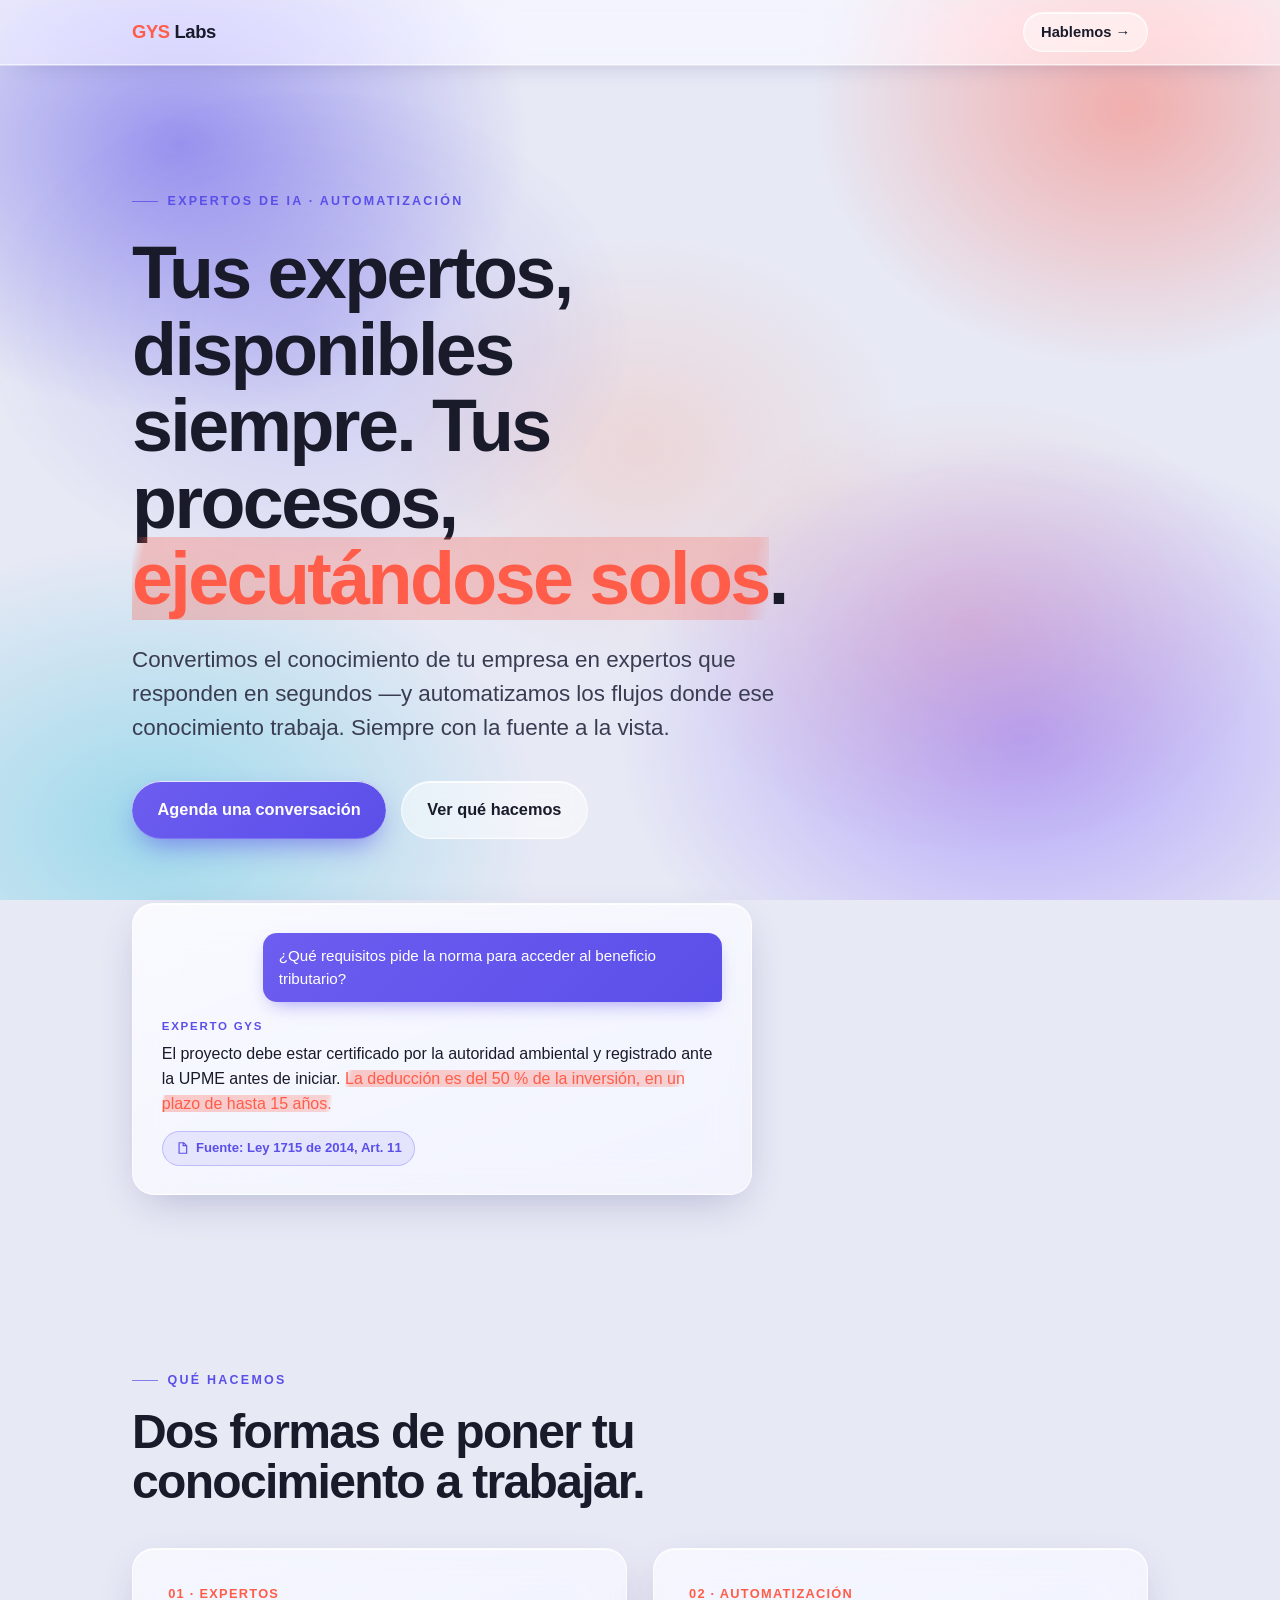
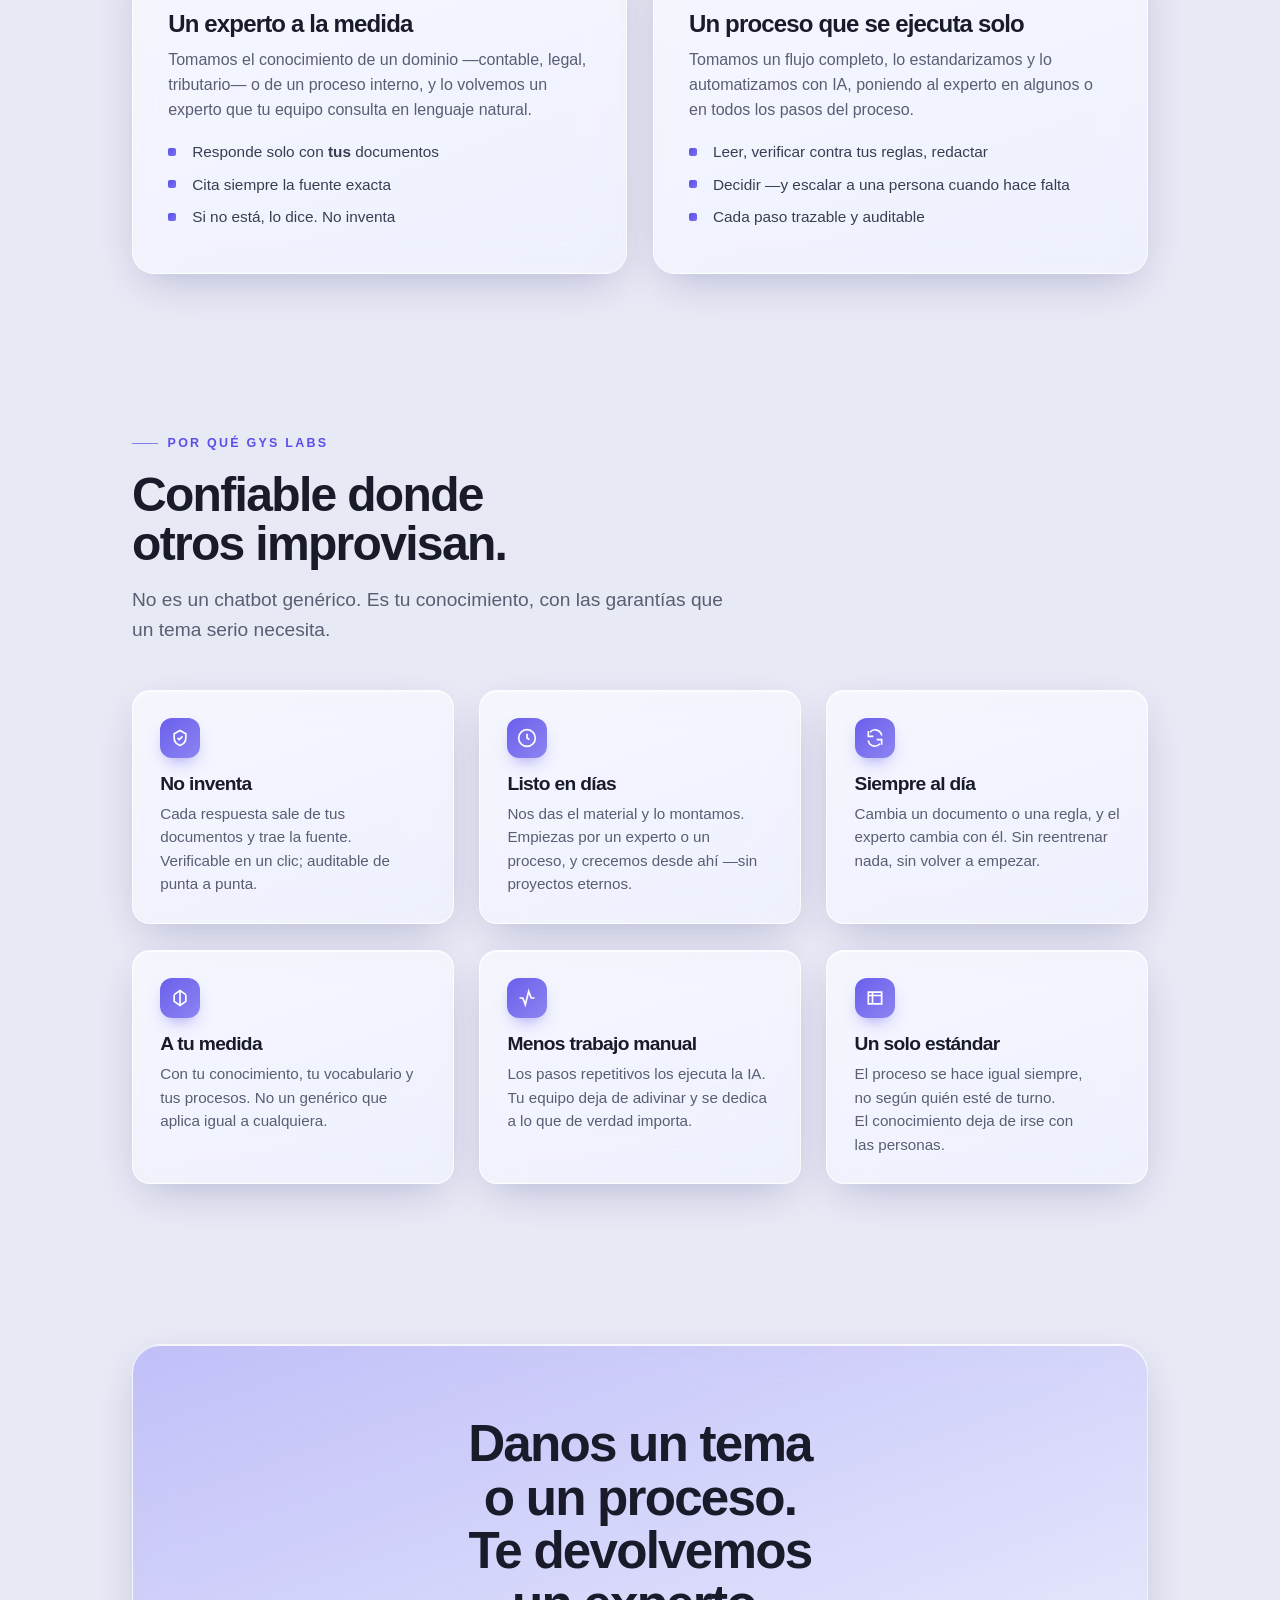
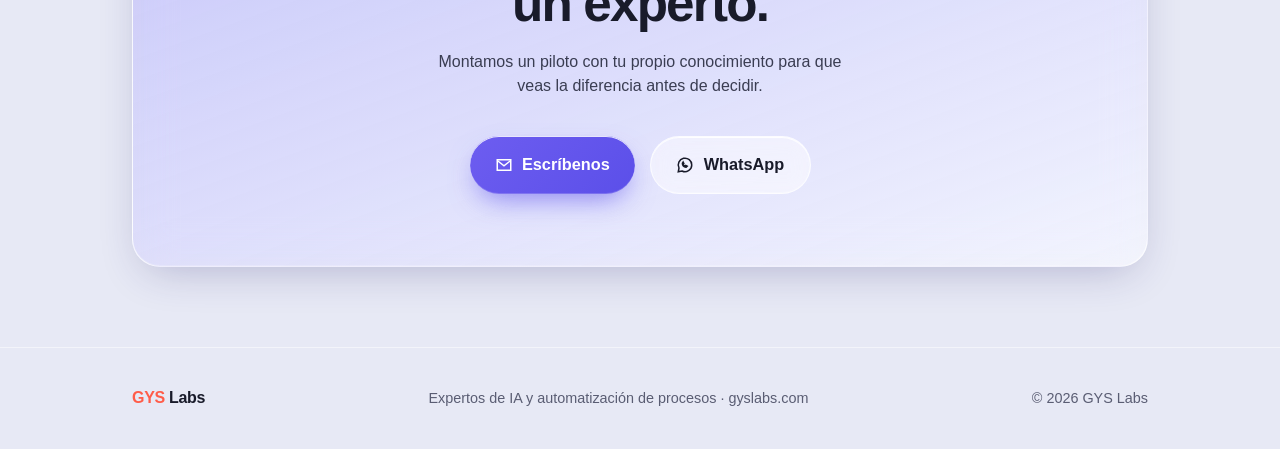
==== index.html @ 920a7847 "Landing page de GYS Labs (liquid glass, estática) Co-Authored-By: Claude Opus 4.8 <noreply@anthropic" ====
<!doctype html>
<html lang="es">
<head>
<meta charset="utf-8">
<meta name="viewport" content="width=device-width, initial-scale=1, viewport-fit=cover">
<meta name="color-scheme" content="light">
<meta name="theme-color" content="#E7E9F5">
<title>GYS Labs — Expertos de IA y automatización de procesos</title>
<meta name="description" content="Creamos expertos de IA a la medida de tu conocimiento y automatizamos los flujos donde ese conocimiento trabaja. Responden solo con tus documentos y siempre citan la fuente.">
<link rel="stylesheet" href="styles.css">
</head>
<body>
  <a class="skip" href="#main">Saltar al contenido</a>

  <!-- NAV -->
  <nav class="nav" aria-label="Principal">
    <div class="wrap">
      <a class="brand" href="#top" translate="no"><b>GYS</b> Labs</a>
      <a class="nav-cta" href="#contacto">Hablemos →</a>
    </div>
  </nav>

  <!-- HERO -->
  <header class="hero" id="top">
    <div class="wrap">
      <p class="eyebrow">Expertos de IA · Automatización</p>
      <h1>Tus expertos, disponibles siempre. Tus procesos, <span class="mark">ejecutándose solos</span>.</h1>
      <p class="sub">Convertimos el conocimiento de tu empresa en expertos que responden en segundos —y automatizamos los flujos donde ese conocimiento trabaja. Siempre con la fuente a la vista.</p>
      <div class="cta-row">
        <a class="btn btn-primary" href="#contacto">Agenda una conversación</a>
        <a class="btn btn-ghost" href="#que-hacemos">Ver qué hacemos</a>
      </div>

      <!-- prueba: respuesta citada -->
      <figure class="proof" aria-label="Ejemplo de respuesta de un experto GYS con su fuente">
        <div class="q">¿Qué requisitos pide la norma para acceder al beneficio tributario?</div>
        <div class="a">
          <p class="who">Experto GYS</p>
          <p>El proyecto debe estar certificado por la autoridad ambiental y registrado ante la&nbsp;UPME antes de iniciar. <span class="mark">La deducción es del 50&nbsp;% de la inversión, en un plazo de hasta 15&nbsp;años.</span></p>
          <span class="src">
            <svg viewBox="0 0 24 24" fill="none" stroke="currentColor" stroke-width="2" aria-hidden="true"><path d="M14 3v5h5M7 3h8l5 5v13H7z"/></svg>
            Fuente: Ley 1715 de 2014, Art.&nbsp;11
          </span>
        </div>
      </figure>
    </div>
  </header>

  <main id="main">

  <!-- QUÉ HACEMOS -->
  <section id="que-hacemos" aria-labelledby="qh-title">
    <div class="wrap">
      <p class="kicker">Qué hacemos</p>
      <h2 class="sec-title" id="qh-title">Dos formas de poner tu conocimiento a trabajar.</h2>
      <div class="offers">
        <article class="offer glass">
          <p class="n">01 · EXPERTOS</p>
          <h3>Un experto a la medida</h3>
          <p>Tomamos el conocimiento de un dominio —contable, legal, tributario— o de un proceso interno, y lo volvemos un experto que tu equipo consulta en lenguaje natural.</p>
          <ul>
            <li>Responde solo con <b>tus</b> documentos</li>
            <li>Cita siempre la fuente exacta</li>
            <li>Si no está, lo dice. No inventa</li>
          </ul>
        </article>
        <article class="offer glass">
          <p class="n">02 · AUTOMATIZACIÓN</p>
          <h3>Un proceso que se ejecuta solo</h3>
          <p>Tomamos un flujo completo, lo estandarizamos y lo automatizamos con IA, poniendo al experto en algunos o en todos los pasos del proceso.</p>
          <ul>
            <li>Leer, verificar contra tus reglas, redactar</li>
            <li>Decidir —y escalar a una persona cuando hace falta</li>
            <li>Cada paso trazable y auditable</li>
          </ul>
        </article>
      </div>
    </div>
  </section>

  <!-- POR QUÉ NOSOTROS -->
  <section class="why" id="ventajas" aria-labelledby="why-title">
    <div class="wrap">
      <p class="kicker">Por qué GYS&nbsp;Labs</p>
      <h2 class="sec-title" id="why-title">Confiable donde otros improvisan.</h2>
      <p class="sec-intro">No es un chatbot genérico. Es tu conocimiento, con las garantías que un tema serio necesita.</p>
      <div class="grid">
        <article class="adv glass">
          <div class="ic"><svg viewBox="0 0 24 24" fill="none" stroke="currentColor" stroke-width="2" aria-hidden="true"><path d="M12 3l7 4v5c0 4.5-3 7.5-7 9-4-1.5-7-4.5-7-9V7z"/><path d="M9 12l2 2 4-4"/></svg></div>
          <h3>No inventa</h3>
          <p>Cada respuesta sale de tus documentos y trae la fuente. Verificable en un clic; auditable de punta a punta.</p>
        </article>
        <article class="adv glass">
          <div class="ic"><svg viewBox="0 0 24 24" fill="none" stroke="currentColor" stroke-width="2" aria-hidden="true"><path d="M12 2a10 10 0 100 20 10 10 0 000-20z"/><path d="M12 7v5l3 2"/></svg></div>
          <h3>Listo en días</h3>
          <p>Nos das el material y lo montamos. Empiezas por un experto o un proceso, y crecemos desde ahí —sin proyectos eternos.</p>
        </article>
        <article class="adv glass">
          <div class="ic"><svg viewBox="0 0 24 24" fill="none" stroke="currentColor" stroke-width="2" aria-hidden="true"><path d="M4 4v6h6"/><path d="M20 20v-6h-6"/><path d="M20 9A8 8 0 006 5M4 15a8 8 0 0014 4"/></svg></div>
          <h3>Siempre al día</h3>
          <p>Cambia un documento o una regla, y el experto cambia con él. Sin reentrenar nada, sin volver a empezar.</p>
        </article>
        <article class="adv glass">
          <div class="ic"><svg viewBox="0 0 24 24" fill="none" stroke="currentColor" stroke-width="2" aria-hidden="true"><path d="M12 3v18"/><path d="M5 8l7-5 7 5"/><path d="M5 8v8l7 5 7-5V8"/></svg></div>
          <h3>A tu medida</h3>
          <p>Con tu conocimiento, tu vocabulario y tus procesos. No un genérico que aplica igual a cualquiera.</p>
        </article>
        <article class="adv glass">
          <div class="ic"><svg viewBox="0 0 24 24" fill="none" stroke="currentColor" stroke-width="2" aria-hidden="true"><path d="M3 12h4l3 8 4-16 3 8h4"/></svg></div>
          <h3>Menos trabajo manual</h3>
          <p>Los pasos repetitivos los ejecuta la IA. Tu equipo deja de adivinar y se dedica a lo que de verdad importa.</p>
        </article>
        <article class="adv glass">
          <div class="ic"><svg viewBox="0 0 24 24" fill="none" stroke="currentColor" stroke-width="2" aria-hidden="true"><path d="M4 5h16v14H4z"/><path d="M4 9h16M9 5v14"/></svg></div>
          <h3>Un solo estándar</h3>
          <p>El proceso se hace igual siempre, no según quién esté de turno. El conocimiento deja de irse con las personas.</p>
        </article>
      </div>
    </div>
  </section>

  <!-- CTA FINAL -->
  <section class="final" id="contacto" aria-labelledby="cta-title">
    <div class="wrap">
      <div class="card">
        <h2 id="cta-title">Danos un tema o un proceso. Te devolvemos un experto.</h2>
        <p>Montamos un piloto con tu propio conocimiento para que veas la diferencia antes de decidir.</p>
        <div class="cta-row">
          <a class="btn btn-primary" href="mailto:haurbano.dev@gmail.com?subject=Quiero%20un%20experto%20de%20GYS%20Labs">
            <svg viewBox="0 0 24 24" fill="none" stroke="currentColor" stroke-width="2" aria-hidden="true"><path d="M3 5h18v14H3z"/><path d="M3 6l9 7 9-7"/></svg>
            Escríbenos
          </a>
          <a class="btn btn-ghost" href="https://wa.me/573108402718?text=Hola%20GYS%20Labs%2C%20quiero%20saber%20m%C3%A1s">
            <svg viewBox="0 0 24 24" fill="none" stroke="currentColor" stroke-width="2" aria-hidden="true"><path d="M21 12a9 9 0 01-13 8l-5 1 1-5A9 9 0 1121 12z"/><path d="M8.5 9.5c0 3 2 5 5 5.5l1.5-1.5-2-1-1 1c-1-.5-2-1.5-2.5-2.5l1-1-1-2z"/></svg>
            WhatsApp
          </a>
        </div>
      </div>
    </div>
  </section>

  </main>

  <!-- FOOTER -->
  <footer>
    <div class="wrap">
      <a class="brand" href="#top" translate="no"><b style="color:var(--coral)">GYS</b> Labs</a>
      <span>Expertos de IA y automatización de procesos · gyslabs.com</span>
      <span>© 2026 GYS&nbsp;Labs</span>
    </div>
  </footer>

</body>
</html>
---- styles.css ----
:root{
  --ink:#191B2A;
  --ink-soft:#3A3D52;
  --muted:#5A5D73;
  --indigo:#5B4FE9;
  --indigo-2:#7A70F0;
  --coral:#FF5C49;
  --edge:max(clamp(1.2rem,5vw,2rem), env(safe-area-inset-left));

  /* liquid glass tokens */
  --glass:linear-gradient(160deg, rgba(255,255,255,.62), rgba(255,255,255,.34));
  --glass-strong:linear-gradient(160deg, rgba(255,255,255,.78), rgba(255,255,255,.46));
  --glass-border:rgba(255,255,255,.7);
  --glass-shadow:0 14px 44px -14px rgba(41,36,110,.30);
  --glass-inset:inset 0 1px 0 rgba(255,255,255,.85), inset 0 -1px 0 rgba(255,255,255,.18);
  --blur:blur(20px) saturate(180%);
}
*{box-sizing:border-box}
html{scroll-behavior:smooth;-webkit-text-size-adjust:100%}
@media (prefers-reduced-motion:reduce){html{scroll-behavior:auto}}
body{
  margin:0;color:var(--ink);background:#E7E9F5;
  font-family:-apple-system,BlinkMacSystemFont,"Segoe UI",Roboto,Helvetica,Arial,sans-serif;
  -webkit-font-smoothing:antialiased;line-height:1.55;overflow-x:hidden;position:relative;
}
/* fondo vibrante: orbes difuminados fijos, sobre los que flota el vidrio */
body::before{
  content:"";position:fixed;inset:0;z-index:-2;pointer-events:none;
  background:
    radial-gradient(38% 42% at 14% 16%, rgba(91,79,233,.55), transparent 72%),
    radial-gradient(34% 40% at 88% 12%, rgba(255,92,73,.42), transparent 72%),
    radial-gradient(44% 46% at 80% 82%, rgba(126,96,255,.50), transparent 72%),
    radial-gradient(42% 44% at 12% 92%, rgba(56,196,222,.42), transparent 72%),
    radial-gradient(30% 34% at 50% 50%, rgba(255,138,102,.20), transparent 70%);
}
body::after{ /* segundo layer con deriva lenta para dar vida al vidrio */
  content:"";position:fixed;inset:-15%;z-index:-1;pointer-events:none;opacity:.7;
  background:
    radial-gradient(28% 30% at 30% 40%, rgba(91,79,233,.30), transparent 70%),
    radial-gradient(26% 28% at 70% 65%, rgba(255,92,73,.24), transparent 70%);
  animation:drift 26s ease-in-out infinite alternate;
}
@keyframes drift{from{transform:translate3d(-3%,-2%,0)}to{transform:translate3d(4%,3%,0)}}
@media (prefers-reduced-motion:reduce){body::after{animation:none}}

h1,h2,h3{margin:0;font-weight:800;letter-spacing:-.035em;line-height:1.04;text-wrap:balance}
p{margin:0;text-wrap:pretty}
a{color:inherit}
a,button{touch-action:manipulation;-webkit-tap-highlight-color:transparent}
:focus-visible{outline:2px solid var(--indigo);outline-offset:3px;border-radius:6px}
[id]{scroll-margin-top:88px}

.wrap{width:100%;max-width:1080px;margin:0 auto;padding-left:var(--edge);padding-right:var(--edge)}

.skip{
  position:absolute;left:12px;top:-60px;z-index:100;background:#fff;color:var(--ink);
  padding:.6rem 1rem;border-radius:10px;font-weight:700;text-decoration:none;transition:top .15s;
}
.skip:focus{top:12px}

/* signature: resaltador coral */
.mark{
  background:linear-gradient(101deg,
    rgba(255,92,73,0) .5%, rgba(255,92,73,.30) 2.2%,
    rgba(255,92,73,.24) 96%, rgba(255,92,73,0) 99.5%);
  color:var(--coral);
  -webkit-box-decoration-break:clone;box-decoration-break:clone;
}

/* ---------- nav (glass) ---------- */
.nav{
  position:sticky;top:0;z-index:50;
  background:rgba(255,255,255,.5);
  backdrop-filter:var(--blur);-webkit-backdrop-filter:var(--blur);
  border-bottom:1px solid rgba(255,255,255,.55);
  box-shadow:0 1px 0 rgba(255,255,255,.4), 0 8px 30px -20px rgba(41,36,110,.5);
  padding-top:env(safe-area-inset-top);
}
.nav .wrap{display:flex;align-items:center;justify-content:space-between;height:64px}
.brand{color:var(--ink);font-weight:800;letter-spacing:-.02em;font-size:1.15rem;text-decoration:none}
.brand b{color:var(--coral)}
.nav-cta{
  color:var(--ink);text-decoration:none;font-weight:600;font-size:.92rem;
  background:rgba(255,255,255,.45);border:1px solid var(--glass-border);
  padding:.5rem 1.05rem;border-radius:999px;box-shadow:var(--glass-inset);
  transition:background .2s,transform .15s;
}
.nav-cta:hover{background:rgba(255,255,255,.75);transform:translateY(-1px)}

/* ---------- hero ---------- */
.hero{padding:clamp(4rem,11vw,7.5rem) 0 clamp(3.5rem,8vw,6rem);position:relative}
.eyebrow{
  display:inline-flex;align-items:center;gap:.6rem;
  font-size:.78rem;letter-spacing:.18em;text-transform:uppercase;font-weight:700;
  color:var(--indigo);margin-bottom:1.5rem;
}
.eyebrow::before{content:"";width:26px;height:1px;background:currentColor;opacity:.8}
.hero h1{font-size:clamp(2.4rem,6.4vw,4.6rem);max-width:16ch}
.hero .sub{
  font-size:clamp(1.05rem,2vw,1.4rem);color:var(--ink-soft);max-width:52ch;
  margin-top:1.6rem;line-height:1.5;
}
.cta-row{display:flex;flex-wrap:wrap;gap:.9rem;margin-top:2.3rem}
.btn{
  display:inline-flex;align-items:center;gap:.55rem;text-decoration:none;
  font-weight:700;font-size:1.02rem;padding:.95rem 1.6rem;border-radius:999px;
  transition:transform .15s ease, box-shadow .2s ease, background .2s;
}
.btn:hover{transform:translateY(-1px)}
@media (prefers-reduced-motion:reduce){.btn:hover{transform:none}}
.btn-primary{
  background:linear-gradient(135deg,#6D5DF0,#5B4FE9);color:#fff;
  box-shadow:0 12px 28px -8px rgba(91,79,233,.65), var(--glass-inset);
}
.btn-primary:hover{box-shadow:0 16px 34px -8px rgba(91,79,233,.8), var(--glass-inset)}
.btn-ghost{
  background:rgba(255,255,255,.5);color:var(--ink);
  border:1px solid var(--glass-border);
  backdrop-filter:blur(10px);-webkit-backdrop-filter:blur(10px);
  box-shadow:var(--glass-inset);
}
.btn-ghost:hover{background:rgba(255,255,255,.78)}
.btn svg{width:18px;height:18px}

/* prueba: respuesta citada (glass) */
.proof{
  margin:clamp(2.6rem,6vw,4rem) 0 0;max-width:620px;color:var(--ink);
  background:var(--glass-strong);
  backdrop-filter:var(--blur);-webkit-backdrop-filter:var(--blur);
  border:1px solid var(--glass-border);border-radius:22px;
  padding:clamp(1.2rem,3vw,1.8rem);
  box-shadow:var(--glass-shadow), var(--glass-inset);
}
.proof .q{
  background:linear-gradient(135deg,#6D5DF0,#5B4FE9);color:#fff;
  margin-left:auto;max-width:82%;width:fit-content;
  padding:.7rem 1rem;border-radius:14px 14px 4px 14px;font-size:.95rem;
  box-shadow:0 8px 20px -8px rgba(91,79,233,.6);
}
.proof .a{margin-top:1rem;font-size:1rem;line-height:1.55}
.proof .who{font-size:.72rem;letter-spacing:.15em;text-transform:uppercase;color:var(--indigo);font-weight:700;margin-bottom:.4rem}
.src{
  display:inline-flex;align-items:center;gap:.45rem;margin-top:.9rem;
  font-size:.82rem;font-weight:600;color:var(--indigo);
  background:rgba(91,79,233,.1);border:1px solid rgba(91,79,233,.28);
  padding:.38rem .75rem;border-radius:999px;
}
.src svg{width:14px;height:14px;flex:none}

/* ---------- secciones ---------- */
section{padding:clamp(3rem,7vw,5rem) 0}
.kicker{
  font-size:.78rem;letter-spacing:.18em;text-transform:uppercase;font-weight:700;
  color:var(--indigo);margin-bottom:1rem;display:flex;align-items:center;gap:.6rem;
}
.kicker::before{content:"";width:26px;height:1px;background:currentColor;opacity:.7}
.sec-title{font-size:clamp(1.8rem,4.2vw,3rem);max-width:20ch}
.sec-intro{font-size:clamp(1.02rem,1.7vw,1.2rem);color:var(--muted);max-width:56ch;margin-top:1rem}

/* tarjeta glass base */
.glass{
  background:var(--glass);
  backdrop-filter:var(--blur);-webkit-backdrop-filter:var(--blur);
  border:1px solid var(--glass-border);
  box-shadow:var(--glass-shadow), var(--glass-inset);
}

/* qué hacemos: dos ofertas */
.offers{display:grid;grid-template-columns:1fr 1fr;gap:clamp(1rem,2.5vw,1.6rem);margin-top:2.6rem}
@media(max-width:760px){.offers{grid-template-columns:1fr}}
.offer{border-radius:22px;padding:clamp(1.5rem,3vw,2.2rem);transition:transform .2s, box-shadow .2s}
.offer:hover{transform:translateY(-3px);box-shadow:0 26px 60px -24px rgba(91,79,233,.5), var(--glass-inset)}
@media (prefers-reduced-motion:reduce){.offer:hover{transform:none}}
.offer .n{font-size:.8rem;font-weight:800;letter-spacing:.1em;color:var(--coral)}
.offer h3{font-size:1.5rem;margin:.5rem 0 .7rem}
.offer>p{color:var(--muted);font-size:1rem}
.offer ul{margin:1.1rem 0 0;padding:0;list-style:none}
.offer li{position:relative;padding-left:1.5rem;margin:.55rem 0;font-size:.96rem;color:var(--ink-soft)}
.offer li::before{
  content:"";position:absolute;left:0;top:.5em;width:8px;height:8px;border-radius:2px;
  background:linear-gradient(135deg,var(--indigo),var(--indigo-2));
}

/* ventajas */
.why .sec-intro{color:var(--muted)}
.grid{display:grid;grid-template-columns:repeat(3,1fr);gap:clamp(1rem,2.4vw,1.6rem);margin-top:2.8rem}
@media(max-width:820px){.grid{grid-template-columns:1fr 1fr}}
@media(max-width:520px){.grid{grid-template-columns:1fr}}
.adv{border-radius:18px;padding:clamp(1.3rem,2.6vw,1.7rem);transition:transform .2s, box-shadow .2s}
.adv:hover{transform:translateY(-2px);box-shadow:0 20px 44px -22px rgba(91,79,233,.45), var(--glass-inset)}
@media (prefers-reduced-motion:reduce){.adv:hover{transform:none}}
.adv h3{font-size:1.2rem;margin-bottom:.5rem}
.adv p{color:var(--muted);font-size:.95rem}
.adv .ic{
  width:40px;height:40px;border-radius:12px;display:grid;place-items:center;
  background:linear-gradient(135deg, rgba(91,79,233,.9), rgba(122,112,240,.85));
  color:#fff;margin-bottom:1rem;box-shadow:0 8px 18px -8px rgba(91,79,233,.7);
}
.adv .ic svg{width:20px;height:20px}

/* cta final (glass con tinte índigo) */
.final{text-align:center}
.final .card{
  border-radius:28px;padding:clamp(2.6rem,6vw,4.5rem) clamp(1.4rem,5vw,3rem);position:relative;overflow:hidden;
  background:linear-gradient(160deg, rgba(122,112,240,.34), rgba(255,255,255,.5));
  backdrop-filter:var(--blur);-webkit-backdrop-filter:var(--blur);
  border:1px solid var(--glass-border);
  box-shadow:var(--glass-shadow), var(--glass-inset);
}
.final h2{font-size:clamp(1.9rem,4.6vw,3.2rem);max-width:18ch;margin:0 auto}
.final p{color:var(--ink-soft);margin:1.2rem auto 0;max-width:46ch}
.final .cta-row{justify-content:center}

/* footer */
footer{padding:2.4rem 0;padding-bottom:calc(2.4rem + env(safe-area-inset-bottom));border-top:1px solid rgba(255,255,255,.5)}
footer .wrap{display:flex;flex-wrap:wrap;gap:.6rem 1.2rem;align-items:center;justify-content:space-between;font-size:.9rem;color:var(--muted)}
footer .brand{font-size:1rem}
footer a{text-decoration:none;transition:color .2s}
footer a:hover{color:var(--ink)}
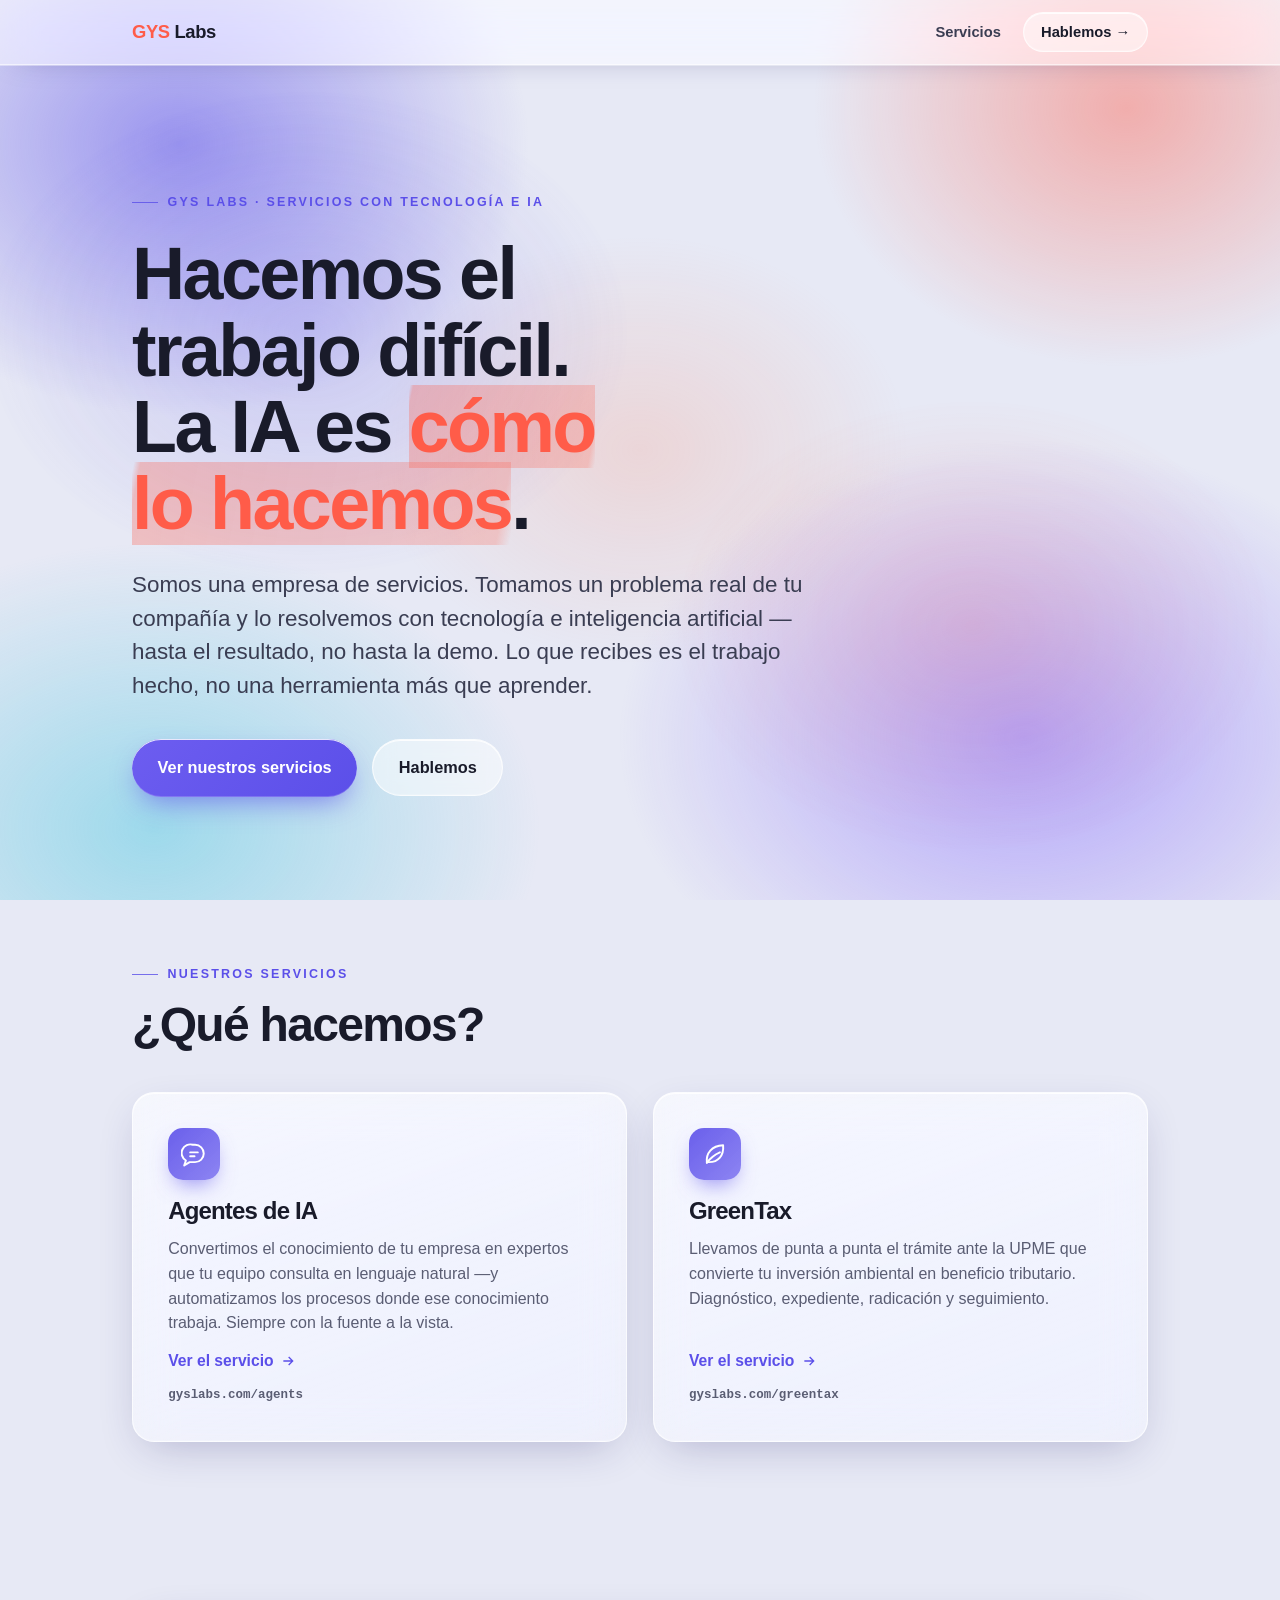
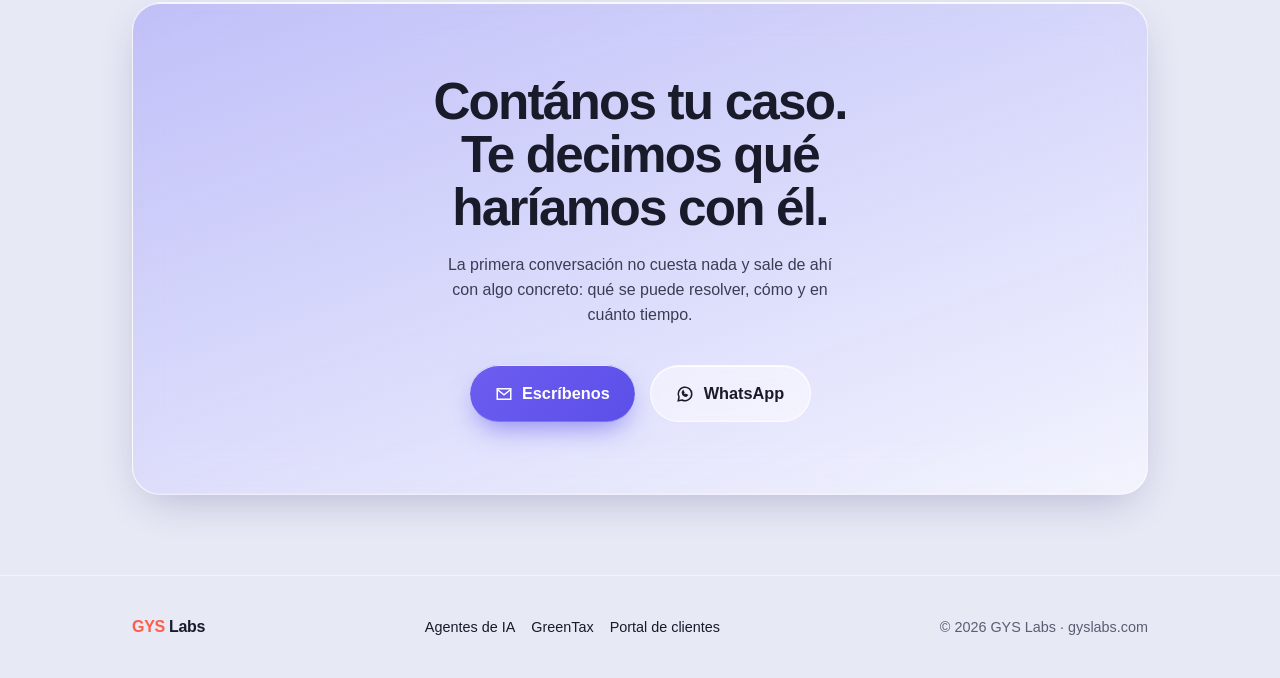
==== commit fd215b75: "feat: separar la landing en tres páginas (/, /agents, /greentax) La raíz vendía un solo producto —lo" ====
--- a/index.html
+++ b/index.html
@@ -5,148 +5,105 @@
 <meta name="viewport" content="width=device-width, initial-scale=1, viewport-fit=cover">
 <meta name="color-scheme" content="light">
 <meta name="theme-color" content="#E7E9F5">
-<title>GYS Labs — Expertos de IA y automatización de procesos</title>
-<meta name="description" content="Creamos expertos de IA a la medida de tu conocimiento y automatizamos los flujos donde ese conocimiento trabaja. Responden solo con tus documentos y siempre citan la fuente.">
+<title>GYS Labs — Servicios con tecnología e inteligencia artificial</title>
+<meta name="description" content="Somos una empresa de servicios. Tomamos un problema real de tu compañía y lo resolvemos con tecnología e inteligencia artificial: agentes de IA a la medida y GreenTax, certificación ambiental de punta a punta.">
 <link rel="stylesheet" href="styles.css">
+<script defer src="https://track.haurtech.com/script.js" data-website-id="cfd04108-33d5-4264-9f36-e547a700099a"></script>
+<script defer src="https://browser.sentry-cdn.com/7.120.4/bundle.min.js" crossorigin="anonymous"></script>
+<script defer src="sentry.js"></script>
 </head>
 <body>
   <a class="skip" href="#main">Saltar al contenido</a>
 
-  <!-- NAV -->
-  <nav class="nav" aria-label="Principal">
+  <nav class="nav">
     <div class="wrap">
-      <a class="brand" href="#top" translate="no"><b>GYS</b> Labs</a>
-      <a class="nav-cta" href="#contacto">Hablemos →</a>
+      <a class="brand" href="/" translate="no"><span><b>GYS</b> Labs</span></a>
+      <div class="nav-links">
+        <a class="txt" href="#servicios">Servicios</a>
+        <a class="nav-cta" href="#contacto">Hablemos →</a>
+      </div>
     </div>
   </nav>
 
-  <!-- HERO -->
-  <header class="hero" id="top">
+  <header style="padding-top: clamp(4.5rem,12vw,8rem); padding-bottom: clamp(3.5rem,8vw,5.5rem)">
     <div class="wrap">
-      <p class="eyebrow">Expertos de IA · Automatización</p>
-      <h1>Tus expertos, disponibles siempre. Tus procesos, <span class="mark">ejecutándose solos</span>.</h1>
-      <p class="sub">Convertimos el conocimiento de tu empresa en expertos que responden en segundos —y automatizamos los flujos donde ese conocimiento trabaja. Siempre con la fuente a la vista.</p>
+      <p class="eyebrow" style="margin-bottom: 1.5rem">GYS Labs · Servicios con tecnología e IA</p>
+      <h1 style="font-size: clamp(2.4rem,6.4vw,4.6rem); max-width: 15ch">Hacemos el trabajo difícil. La IA es <span class="mark">cómo lo hacemos</span>.</h1>
+      <p style="font-size: clamp(1.05rem,2vw,1.4rem); color: var(--ink-soft); max-width: 54ch; margin-top: 1.6rem; line-height: 1.5">Somos una empresa de servicios. Tomamos un problema real de tu compañía y lo resolvemos con tecnología e inteligencia artificial —hasta el resultado, no hasta la demo. Lo que recibes es el trabajo hecho, no una herramienta más que aprender.</p>
       <div class="cta-row">
-        <a class="btn btn-primary" href="#contacto">Agenda una conversación</a>
-        <a class="btn btn-ghost" href="#que-hacemos">Ver qué hacemos</a>
+        <a class="btn btn-primary" href="#servicios">Ver nuestros servicios</a>
+        <a class="btn btn-ghost" href="#contacto">Hablemos</a>
       </div>
-
-      <!-- prueba: respuesta citada -->
-      <figure class="proof" aria-label="Ejemplo de respuesta de un experto GYS con su fuente">
-        <div class="q">¿Qué requisitos pide la norma para acceder al beneficio tributario?</div>
-        <div class="a">
-          <p class="who">Experto GYS</p>
-          <p>El proyecto debe estar certificado por la autoridad ambiental y registrado ante la&nbsp;UPME antes de iniciar. <span class="mark">La deducción es del 50&nbsp;% de la inversión, en un plazo de hasta 15&nbsp;años.</span></p>
-          <span class="src">
-            <svg viewBox="0 0 24 24" fill="none" stroke="currentColor" stroke-width="2" aria-hidden="true"><path d="M14 3v5h5M7 3h8l5 5v13H7z"/></svg>
-            Fuente: Ley 1715 de 2014, Art.&nbsp;11
-          </span>
-        </div>
-      </figure>
     </div>
   </header>
 
   <main id="main">
 
-  <!-- QUÉ HACEMOS -->
-  <section id="que-hacemos" aria-labelledby="qh-title">
+  <section id="servicios" style="padding: clamp(3rem,7vw,5rem) 0">
     <div class="wrap">
-      <p class="kicker">Qué hacemos</p>
-      <h2 class="sec-title" id="qh-title">Dos formas de poner tu conocimiento a trabajar.</h2>
-      <div class="offers">
-        <article class="offer glass">
-          <p class="n">01 · EXPERTOS</p>
-          <h3>Un experto a la medida</h3>
-          <p>Tomamos el conocimiento de un dominio —contable, legal, tributario— o de un proceso interno, y lo volvemos un experto que tu equipo consulta en lenguaje natural.</p>
-          <ul>
-            <li>Responde solo con <b>tus</b> documentos</li>
-            <li>Cita siempre la fuente exacta</li>
-            <li>Si no está, lo dice. No inventa</li>
-          </ul>
-        </article>
-        <article class="offer glass">
-          <p class="n">02 · AUTOMATIZACIÓN</p>
-          <h3>Un proceso que se ejecuta solo</h3>
-          <p>Tomamos un flujo completo, lo estandarizamos y lo automatizamos con IA, poniendo al experto en algunos o en todos los pasos del proceso.</p>
-          <ul>
-            <li>Leer, verificar contra tus reglas, redactar</li>
-            <li>Decidir —y escalar a una persona cuando hace falta</li>
-            <li>Cada paso trazable y auditable</li>
-          </ul>
-        </article>
+      <p class="kicker" style="margin-bottom: 1rem">Nuestros servicios</p>
+      <h2 class="sec-title">¿Qué hacemos?</h2>
+
+      <div class="g2" style="display: grid; grid-template-columns: 1fr 1fr; gap: clamp(1rem,2.5vw,1.6rem); margin-top: 2.6rem">
+        <a class="svc glass" href="/agents">
+          <div class="ic">
+            <svg viewBox="0 0 24 24" fill="none" stroke="currentColor" stroke-width="1.8" stroke-linecap="round" stroke-linejoin="round" aria-hidden="true"><path d="M21 11.5a8 8 0 01-8 8H8l-5 3 1.5-4.5A8 8 0 0111 3.5h2a8 8 0 018 8z"/><path d="M8.5 10.5h7M8.5 14h4"/></svg>
+          </div>
+          <h3>Agentes de IA</h3>
+          <p>Convertimos el conocimiento de tu empresa en expertos que tu equipo consulta en lenguaje natural —y automatizamos los procesos donde ese conocimiento trabaja. Siempre con la fuente a la vista.</p>
+          <span class="go">Ver el servicio
+            <svg viewBox="0 0 24 24" fill="none" stroke="currentColor" stroke-width="2" style="width:16px;height:16px" aria-hidden="true"><path d="M5 12h14M13 6l6 6-6 6"/></svg>
+          </span>
+          <span class="path-label">gyslabs.com/agents</span>
+        </a>
+
+        <a class="svc glass" href="/greentax">
+          <div class="ic">
+            <svg viewBox="0 0 24 24" fill="none" stroke="currentColor" stroke-width="1.8" stroke-linecap="round" stroke-linejoin="round" aria-hidden="true"><path d="M4.5 20c-1-9 4.5-15.5 15-16 .8 9.5-4.5 15.5-13 15.5h-2z"/><path d="M4.5 20c3.5-4.5 7.5-7.5 12-9.5"/></svg>
+          </div>
+          <h3>GreenTax</h3>
+          <p>Llevamos de punta a punta el trámite ante la UPME que convierte tu inversión ambiental en beneficio tributario. Diagnóstico, expediente, radicación y seguimiento.</p>
+          <span class="go">Ver el servicio
+            <svg viewBox="0 0 24 24" fill="none" stroke="currentColor" stroke-width="2" style="width:16px;height:16px" aria-hidden="true"><path d="M5 12h14M13 6l6 6-6 6"/></svg>
+          </span>
+          <span class="path-label">gyslabs.com/greentax</span>
+        </a>
       </div>
     </div>
   </section>
 
-  <!-- POR QUÉ NOSOTROS -->
-  <section class="why" id="ventajas" aria-labelledby="why-title">
+  <section id="contacto" style="padding: clamp(3rem,7vw,5rem) 0; text-align: center">
     <div class="wrap">
-      <p class="kicker">Por qué GYS&nbsp;Labs</p>
-      <h2 class="sec-title" id="why-title">Confiable donde otros improvisan.</h2>
-      <p class="sec-intro">No es un chatbot genérico. Es tu conocimiento, con las garantías que un tema serio necesita.</p>
-      <div class="grid">
-        <article class="adv glass">
-          <div class="ic"><svg viewBox="0 0 24 24" fill="none" stroke="currentColor" stroke-width="2" aria-hidden="true"><path d="M12 3l7 4v5c0 4.5-3 7.5-7 9-4-1.5-7-4.5-7-9V7z"/><path d="M9 12l2 2 4-4"/></svg></div>
-          <h3>No inventa</h3>
-          <p>Cada respuesta sale de tus documentos y trae la fuente. Verificable en un clic; auditable de punta a punta.</p>
-        </article>
-        <article class="adv glass">
-          <div class="ic"><svg viewBox="0 0 24 24" fill="none" stroke="currentColor" stroke-width="2" aria-hidden="true"><path d="M12 2a10 10 0 100 20 10 10 0 000-20z"/><path d="M12 7v5l3 2"/></svg></div>
-          <h3>Listo en días</h3>
-          <p>Nos das el material y lo montamos. Empiezas por un experto o un proceso, y crecemos desde ahí —sin proyectos eternos.</p>
-        </article>
-        <article class="adv glass">
-          <div class="ic"><svg viewBox="0 0 24 24" fill="none" stroke="currentColor" stroke-width="2" aria-hidden="true"><path d="M4 4v6h6"/><path d="M20 20v-6h-6"/><path d="M20 9A8 8 0 006 5M4 15a8 8 0 0014 4"/></svg></div>
-          <h3>Siempre al día</h3>
-          <p>Cambia un documento o una regla, y el experto cambia con él. Sin reentrenar nada, sin volver a empezar.</p>
-        </article>
-        <article class="adv glass">
-          <div class="ic"><svg viewBox="0 0 24 24" fill="none" stroke="currentColor" stroke-width="2" aria-hidden="true"><path d="M12 3v18"/><path d="M5 8l7-5 7 5"/><path d="M5 8v8l7 5 7-5V8"/></svg></div>
-          <h3>A tu medida</h3>
-          <p>Con tu conocimiento, tu vocabulario y tus procesos. No un genérico que aplica igual a cualquiera.</p>
-        </article>
-        <article class="adv glass">
-          <div class="ic"><svg viewBox="0 0 24 24" fill="none" stroke="currentColor" stroke-width="2" aria-hidden="true"><path d="M3 12h4l3 8 4-16 3 8h4"/></svg></div>
-          <h3>Menos trabajo manual</h3>
-          <p>Los pasos repetitivos los ejecuta la IA. Tu equipo deja de adivinar y se dedica a lo que de verdad importa.</p>
-        </article>
-        <article class="adv glass">
-          <div class="ic"><svg viewBox="0 0 24 24" fill="none" stroke="currentColor" stroke-width="2" aria-hidden="true"><path d="M4 5h16v14H4z"/><path d="M4 9h16M9 5v14"/></svg></div>
-          <h3>Un solo estándar</h3>
-          <p>El proceso se hace igual siempre, no según quién esté de turno. El conocimiento deja de irse con las personas.</p>
-        </article>
-      </div>
-    </div>
-  </section>
+      <div class="final-card">
+        <h2 style="font-size: clamp(1.9rem,4.6vw,3.2rem); max-width: 20ch; margin: 0 auto">Contános tu caso. Te decimos qué haríamos con él.</h2>
+        <p style="color: var(--ink-soft); margin: 1.2rem auto 0; max-width: 48ch">La primera conversación no cuesta nada y sale de ahí con algo concreto: qué se puede resolver, cómo y en cuánto tiempo.</p>
 
-  <!-- CTA FINAL -->
-  <section class="final" id="contacto" aria-labelledby="cta-title">
-    <div class="wrap">
-      <div class="card">
-        <h2 id="cta-title">Danos un tema o un proceso. Te devolvemos un experto.</h2>
-        <p>Montamos un piloto con tu propio conocimiento para que veas la diferencia antes de decidir.</p>
-        <div class="cta-row">
-          <a class="btn btn-primary" href="mailto:haurbano.dev@gmail.com?subject=Quiero%20un%20experto%20de%20GYS%20Labs">
+        <div class="cta-row" style="justify-content: center">
+          <a class="btn btn-primary" href="mailto:haurbano.dev@gmail.com" data-umami-event="contact_email">
             <svg viewBox="0 0 24 24" fill="none" stroke="currentColor" stroke-width="2" aria-hidden="true"><path d="M3 5h18v14H3z"/><path d="M3 6l9 7 9-7"/></svg>
             Escríbenos
           </a>
-          <a class="btn btn-ghost" href="https://wa.me/573108402718?text=Hola%20GYS%20Labs%2C%20quiero%20saber%20m%C3%A1s">
+          <a class="btn btn-ghost" href="https://wa.me/573108402718" data-umami-event="contact_whatsapp">
             <svg viewBox="0 0 24 24" fill="none" stroke="currentColor" stroke-width="2" aria-hidden="true"><path d="M21 12a9 9 0 01-13 8l-5 1 1-5A9 9 0 1121 12z"/><path d="M8.5 9.5c0 3 2 5 5 5.5l1.5-1.5-2-1-1 1c-1-.5-2-1.5-2.5-2.5l1-1-1-2z"/></svg>
             WhatsApp
           </a>
         </div>
+
       </div>
     </div>
   </section>
 
   </main>
 
-  <!-- FOOTER -->
-  <footer>
-    <div class="wrap">
-      <a class="brand" href="#top" translate="no"><b style="color:var(--coral)">GYS</b> Labs</a>
-      <span>Expertos de IA y automatización de procesos · gyslabs.com</span>
-      <span>© 2026 GYS&nbsp;Labs</span>
+  <footer style="padding: 2.4rem 0; border-top: 1px solid rgba(255,255,255,.5)">
+    <div class="wrap" style="display: flex; flex-wrap: wrap; gap: .6rem 1.2rem; align-items: center; justify-content: space-between; font-size: .9rem; color: var(--muted)">
+      <a class="brand" style="font-size: 1rem" href="/" translate="no"><span><b style="color:var(--coral)">GYS</b> Labs</span></a>
+      <span style="display:flex;flex-wrap:wrap;gap:.4rem 1rem">
+        <a href="/agents">Agentes de IA</a>
+        <a href="/greentax">GreenTax</a>
+        <a href="https://greentax.gyslabs.com/clientes/">Portal de clientes</a>
+      </span>
+      <span>© 2026 GYS&nbsp;Labs · gyslabs.com</span>
     </div>
   </footer>
 
--- a/styles.css
+++ b/styles.css
@@ -6,8 +6,6 @@
   --indigo-2:#7A70F0;
   --coral:#FF5C49;
   --edge:max(clamp(1.2rem,5vw,2rem), env(safe-area-inset-left));
-
-  /* liquid glass tokens */
   --glass:linear-gradient(160deg, rgba(255,255,255,.62), rgba(255,255,255,.34));
   --glass-strong:linear-gradient(160deg, rgba(255,255,255,.78), rgba(255,255,255,.46));
   --glass-border:rgba(255,255,255,.7);
@@ -23,7 +21,6 @@
   font-family:-apple-system,BlinkMacSystemFont,"Segoe UI",Roboto,Helvetica,Arial,sans-serif;
   -webkit-font-smoothing:antialiased;line-height:1.55;overflow-x:hidden;position:relative;
 }
-/* fondo vibrante: orbes difuminados fijos, sobre los que flota el vidrio */
 body::before{
   content:"";position:fixed;inset:0;z-index:-2;pointer-events:none;
   background:
@@ -33,7 +30,7 @@
     radial-gradient(42% 44% at 12% 92%, rgba(56,196,222,.42), transparent 72%),
     radial-gradient(30% 34% at 50% 50%, rgba(255,138,102,.20), transparent 70%);
 }
-body::after{ /* segundo layer con deriva lenta para dar vida al vidrio */
+body::after{
   content:"";position:fixed;inset:-15%;z-index:-1;pointer-events:none;opacity:.7;
   background:
     radial-gradient(28% 30% at 30% 40%, rgba(91,79,233,.30), transparent 70%),
@@ -45,20 +42,20 @@
 
 h1,h2,h3{margin:0;font-weight:800;letter-spacing:-.035em;line-height:1.04;text-wrap:balance}
 p{margin:0;text-wrap:pretty}
-a{color:inherit}
+a{color:var(--ink);text-decoration:none}
+a:hover{color:var(--indigo)}
 a,button{touch-action:manipulation;-webkit-tap-highlight-color:transparent}
 :focus-visible{outline:2px solid var(--indigo);outline-offset:3px;border-radius:6px}
 [id]{scroll-margin-top:88px}
 
-.wrap{width:100%;max-width:1080px;margin:0 auto;padding-left:var(--edge);padding-right:var(--edge)}
-
 .skip{
   position:absolute;left:12px;top:-60px;z-index:100;background:#fff;color:var(--ink);
   padding:.6rem 1rem;border-radius:10px;font-weight:700;text-decoration:none;transition:top .15s;
 }
 .skip:focus{top:12px}
 
-/* signature: resaltador coral */
+.wrap{width:100%;max-width:1080px;margin:0 auto;padding-left:var(--edge);padding-right:var(--edge)}
+
 .mark{
   background:linear-gradient(101deg,
     rgba(255,92,73,0) .5%, rgba(255,92,73,.30) 2.2%,
@@ -67,7 +64,7 @@
   -webkit-box-decoration-break:clone;box-decoration-break:clone;
 }
 
-/* ---------- nav (glass) ---------- */
+/* ---------- nav ---------- */
 .nav{
   position:sticky;top:0;z-index:50;
   background:rgba(255,255,255,.5);
@@ -76,101 +73,85 @@
   box-shadow:0 1px 0 rgba(255,255,255,.4), 0 8px 30px -20px rgba(41,36,110,.5);
   padding-top:env(safe-area-inset-top);
 }
-.nav .wrap{display:flex;align-items:center;justify-content:space-between;height:64px}
-.brand{color:var(--ink);font-weight:800;letter-spacing:-.02em;font-size:1.15rem;text-decoration:none}
+.nav .wrap{display:flex;align-items:center;justify-content:space-between;gap:1rem;height:64px}
+.brand{color:var(--ink);font-weight:800;letter-spacing:-.02em;font-size:1.15rem;display:inline-flex;align-items:center;gap:.5rem;white-space:nowrap}
 .brand b{color:var(--coral)}
+.brand .back{color:var(--muted);font-weight:600;font-size:1.05rem}
+.nav-links{display:flex;align-items:center;gap:1.4rem}
+.nav-links .txt{font-size:.92rem;font-weight:600;color:var(--ink-soft)}
 .nav-cta{
-  color:var(--ink);text-decoration:none;font-weight:600;font-size:.92rem;
+  color:var(--ink);font-weight:600;font-size:.92rem;
   background:rgba(255,255,255,.45);border:1px solid var(--glass-border);
   padding:.5rem 1.05rem;border-radius:999px;box-shadow:var(--glass-inset);
-  transition:background .2s,transform .15s;
-}
-.nav-cta:hover{background:rgba(255,255,255,.75);transform:translateY(-1px)}
-
-/* ---------- hero ---------- */
-.hero{padding:clamp(4rem,11vw,7.5rem) 0 clamp(3.5rem,8vw,6rem);position:relative}
-.eyebrow{
-  display:inline-flex;align-items:center;gap:.6rem;
+  transition:background .2s,transform .15s;white-space:nowrap;
+}
+.nav-cta:hover{background:rgba(255,255,255,.75);transform:translateY(-1px);color:var(--ink)}
+@media(max-width:760px){.nav-links .txt{display:none}}
+@media(max-width:520px){.nav-links .secondary{display:none}}
+
+/* ---------- tipografía de sección ---------- */
+.eyebrow, .kicker{
+  display:flex;align-items:center;gap:.6rem;
   font-size:.78rem;letter-spacing:.18em;text-transform:uppercase;font-weight:700;
-  color:var(--indigo);margin-bottom:1.5rem;
-}
-.eyebrow::before{content:"";width:26px;height:1px;background:currentColor;opacity:.8}
-.hero h1{font-size:clamp(2.4rem,6.4vw,4.6rem);max-width:16ch}
-.hero .sub{
-  font-size:clamp(1.05rem,2vw,1.4rem);color:var(--ink-soft);max-width:52ch;
-  margin-top:1.6rem;line-height:1.5;
-}
-.cta-row{display:flex;flex-wrap:wrap;gap:.9rem;margin-top:2.3rem}
+  color:var(--indigo);
+}
+.eyebrow::before, .kicker::before{content:"";width:26px;height:1px;background:currentColor;opacity:.8;flex:none}
+.sec-title{font-size:clamp(1.8rem,4.2vw,3rem);max-width:20ch}
+.sec-intro{font-size:clamp(1.02rem,1.7vw,1.2rem);color:var(--muted);max-width:58ch}
+
+.glass{
+  background:var(--glass);
+  backdrop-filter:var(--blur);-webkit-backdrop-filter:var(--blur);
+  border:1px solid var(--glass-border);
+  box-shadow:var(--glass-shadow), var(--glass-inset);
+}
+
+/* ---------- botones ---------- */
 .btn{
-  display:inline-flex;align-items:center;gap:.55rem;text-decoration:none;
+  display:inline-flex;align-items:center;justify-content:center;gap:.55rem;
   font-weight:700;font-size:1.02rem;padding:.95rem 1.6rem;border-radius:999px;
   transition:transform .15s ease, box-shadow .2s ease, background .2s;
+  min-height:48px;
 }
 .btn:hover{transform:translateY(-1px)}
-@media (prefers-reduced-motion:reduce){.btn:hover{transform:none}}
 .btn-primary{
   background:linear-gradient(135deg,#6D5DF0,#5B4FE9);color:#fff;
   box-shadow:0 12px 28px -8px rgba(91,79,233,.65), var(--glass-inset);
 }
-.btn-primary:hover{box-shadow:0 16px 34px -8px rgba(91,79,233,.8), var(--glass-inset)}
+.btn-primary:hover{box-shadow:0 16px 34px -8px rgba(91,79,233,.8), var(--glass-inset);color:#fff}
 .btn-ghost{
   background:rgba(255,255,255,.5);color:var(--ink);
   border:1px solid var(--glass-border);
   backdrop-filter:blur(10px);-webkit-backdrop-filter:blur(10px);
   box-shadow:var(--glass-inset);
 }
-.btn-ghost:hover{background:rgba(255,255,255,.78)}
-.btn svg{width:18px;height:18px}
-
-/* prueba: respuesta citada (glass) */
-.proof{
-  margin:clamp(2.6rem,6vw,4rem) 0 0;max-width:620px;color:var(--ink);
-  background:var(--glass-strong);
-  backdrop-filter:var(--blur);-webkit-backdrop-filter:var(--blur);
-  border:1px solid var(--glass-border);border-radius:22px;
-  padding:clamp(1.2rem,3vw,1.8rem);
-  box-shadow:var(--glass-shadow), var(--glass-inset);
-}
-.proof .q{
-  background:linear-gradient(135deg,#6D5DF0,#5B4FE9);color:#fff;
-  margin-left:auto;max-width:82%;width:fit-content;
-  padding:.7rem 1rem;border-radius:14px 14px 4px 14px;font-size:.95rem;
-  box-shadow:0 8px 20px -8px rgba(91,79,233,.6);
-}
-.proof .a{margin-top:1rem;font-size:1rem;line-height:1.55}
-.proof .who{font-size:.72rem;letter-spacing:.15em;text-transform:uppercase;color:var(--indigo);font-weight:700;margin-bottom:.4rem}
-.src{
-  display:inline-flex;align-items:center;gap:.45rem;margin-top:.9rem;
-  font-size:.82rem;font-weight:600;color:var(--indigo);
-  background:rgba(91,79,233,.1);border:1px solid rgba(91,79,233,.28);
-  padding:.38rem .75rem;border-radius:999px;
-}
-.src svg{width:14px;height:14px;flex:none}
-
-/* ---------- secciones ---------- */
-section{padding:clamp(3rem,7vw,5rem) 0}
-.kicker{
-  font-size:.78rem;letter-spacing:.18em;text-transform:uppercase;font-weight:700;
-  color:var(--indigo);margin-bottom:1rem;display:flex;align-items:center;gap:.6rem;
-}
-.kicker::before{content:"";width:26px;height:1px;background:currentColor;opacity:.7}
-.sec-title{font-size:clamp(1.8rem,4.2vw,3rem);max-width:20ch}
-.sec-intro{font-size:clamp(1.02rem,1.7vw,1.2rem);color:var(--muted);max-width:56ch;margin-top:1rem}
-
-/* tarjeta glass base */
-.glass{
-  background:var(--glass);
-  backdrop-filter:var(--blur);-webkit-backdrop-filter:var(--blur);
-  border:1px solid var(--glass-border);
-  box-shadow:var(--glass-shadow), var(--glass-inset);
-}
-
-/* qué hacemos: dos ofertas */
-.offers{display:grid;grid-template-columns:1fr 1fr;gap:clamp(1rem,2.5vw,1.6rem);margin-top:2.6rem}
-@media(max-width:760px){.offers{grid-template-columns:1fr}}
+.btn-ghost:hover{background:rgba(255,255,255,.78);color:var(--ink)}
+.btn svg{width:18px;height:18px;flex:none}
+
+/* ---------- tarjeta de servicio (home) ---------- */
+.svc{
+  border-radius:22px;padding:clamp(1.6rem,3vw,2.2rem);
+  display:flex;flex-direction:column;gap:.8rem;
+  transition:transform .2s, box-shadow .2s;
+}
+.svc:hover{transform:translateY(-3px);box-shadow:0 26px 60px -24px rgba(91,79,233,.5), var(--glass-inset);color:var(--ink)}
+.svc .ic{
+  width:52px;height:52px;border-radius:15px;display:grid;place-items:center;
+  background:linear-gradient(135deg, rgba(91,79,233,.9), rgba(122,112,240,.85));
+  color:#fff;box-shadow:0 10px 22px -8px rgba(91,79,233,.7);margin-bottom:.4rem;
+}
+.svc .ic svg{width:26px;height:26px}
+.svc h3{font-size:1.5rem}
+.svc p{color:var(--muted);font-size:1rem;flex-grow:1}
+.svc .go{display:inline-flex;align-items:center;gap:.4rem;font-weight:700;font-size:.98rem;color:var(--indigo)}
+.svc .path-label{
+  font-family:ui-monospace,SFMono-Regular,Menlo,Consolas,monospace;
+  font-size:.78rem;font-weight:600;color:var(--muted);
+}
+
+/* ---------- oferta (agents) ---------- */
 .offer{border-radius:22px;padding:clamp(1.5rem,3vw,2.2rem);transition:transform .2s, box-shadow .2s}
 .offer:hover{transform:translateY(-3px);box-shadow:0 26px 60px -24px rgba(91,79,233,.5), var(--glass-inset)}
-@media (prefers-reduced-motion:reduce){.offer:hover{transform:none}}
 .offer .n{font-size:.8rem;font-weight:800;letter-spacing:.1em;color:var(--coral)}
 .offer h3{font-size:1.5rem;margin:.5rem 0 .7rem}
 .offer>p{color:var(--muted);font-size:1rem}
@@ -181,14 +162,46 @@
   background:linear-gradient(135deg,var(--indigo),var(--indigo-2));
 }
 
-/* ventajas */
-.why .sec-intro{color:var(--muted)}
-.grid{display:grid;grid-template-columns:repeat(3,1fr);gap:clamp(1rem,2.4vw,1.6rem);margin-top:2.8rem}
-@media(max-width:820px){.grid{grid-template-columns:1fr 1fr}}
-@media(max-width:520px){.grid{grid-template-columns:1fr}}
+/* ---------- prueba citada ---------- */
+.proof{
+  border-radius:22px;padding:clamp(1.2rem,3vw,1.8rem);
+  background:var(--glass-strong);
+  backdrop-filter:var(--blur);-webkit-backdrop-filter:var(--blur);
+  border:1px solid var(--glass-border);
+  box-shadow:var(--glass-shadow), var(--glass-inset);
+}
+.proof .q{
+  background:linear-gradient(135deg,#6D5DF0,#5B4FE9);color:#fff;
+  margin-left:auto;max-width:82%;width:fit-content;
+  padding:.7rem 1rem;border-radius:14px 14px 4px 14px;font-size:.95rem;
+  box-shadow:0 8px 20px -8px rgba(91,79,233,.6);
+}
+.proof .a{margin-top:1rem;font-size:1rem;line-height:1.55}
+.proof .who{font-size:.72rem;letter-spacing:.15em;text-transform:uppercase;color:var(--indigo);font-weight:700;margin-bottom:.4rem}
+.src{
+  display:inline-flex;align-items:center;gap:.45rem;margin-top:.9rem;
+  font-size:.82rem;font-weight:600;color:var(--indigo);
+  background:rgba(91,79,233,.1);border:1px solid rgba(91,79,233,.28);
+  padding:.38rem .75rem;border-radius:999px;
+}
+.src svg{width:14px;height:14px;flex:none}
+
+/* ---------- cifra / paso / ventaja ---------- */
+.stat{border-radius:18px;padding:clamp(1.1rem,2.2vw,1.5rem);display:flex;flex-direction:column;gap:.35rem}
+.stat .big{font-size:clamp(1.7rem,3.4vw,2.4rem);font-weight:800;letter-spacing:-.035em;line-height:1.04;color:var(--indigo)}
+.stat .lbl{font-size:.92rem;color:var(--muted)}
+
+.step{border-radius:18px;padding:clamp(1.3rem,2.6vw,1.7rem);display:flex;flex-direction:column;gap:.55rem}
+.step .num{
+  width:34px;height:34px;border-radius:11px;display:grid;place-items:center;flex:none;
+  background:linear-gradient(135deg, rgba(91,79,233,.9), rgba(122,112,240,.85));
+  color:#fff;font-weight:800;font-size:.95rem;box-shadow:0 8px 18px -8px rgba(91,79,233,.7);
+}
+.step h3{font-size:1.18rem}
+.step p{color:var(--muted);font-size:.95rem}
+
 .adv{border-radius:18px;padding:clamp(1.3rem,2.6vw,1.7rem);transition:transform .2s, box-shadow .2s}
 .adv:hover{transform:translateY(-2px);box-shadow:0 20px 44px -22px rgba(91,79,233,.45), var(--glass-inset)}
-@media (prefers-reduced-motion:reduce){.adv:hover{transform:none}}
 .adv h3{font-size:1.2rem;margin-bottom:.5rem}
 .adv p{color:var(--muted);font-size:.95rem}
 .adv .ic{
@@ -198,22 +211,29 @@
 }
 .adv .ic svg{width:20px;height:20px}
 
-/* cta final (glass con tinte índigo) */
-.final{text-align:center}
-.final .card{
-  border-radius:28px;padding:clamp(2.6rem,6vw,4.5rem) clamp(1.4rem,5vw,3rem);position:relative;overflow:hidden;
+.chip{
+  display:inline-flex;align-items:center;gap:.45rem;
+  font-size:.82rem;font-weight:600;color:var(--indigo);
+  background:rgba(91,79,233,.1);border:1px solid rgba(91,79,233,.28);
+  padding:.38rem .8rem;border-radius:999px;
+}
+.chip svg{width:14px;height:14px;flex:none}
+
+.final-card{
+  border-radius:28px;padding:clamp(2.6rem,6vw,4.5rem) clamp(1.4rem,5vw,3rem);
   background:linear-gradient(160deg, rgba(122,112,240,.34), rgba(255,255,255,.5));
   backdrop-filter:var(--blur);-webkit-backdrop-filter:var(--blur);
   border:1px solid var(--glass-border);
   box-shadow:var(--glass-shadow), var(--glass-inset);
 }
-.final h2{font-size:clamp(1.9rem,4.6vw,3.2rem);max-width:18ch;margin:0 auto}
-.final p{color:var(--ink-soft);margin:1.2rem auto 0;max-width:46ch}
-.final .cta-row{justify-content:center}
-
-/* footer */
-footer{padding:2.4rem 0;padding-bottom:calc(2.4rem + env(safe-area-inset-bottom));border-top:1px solid rgba(255,255,255,.5)}
-footer .wrap{display:flex;flex-wrap:wrap;gap:.6rem 1.2rem;align-items:center;justify-content:space-between;font-size:.9rem;color:var(--muted)}
-footer .brand{font-size:1rem}
-footer a{text-decoration:none;transition:color .2s}
-footer a:hover{color:var(--ink)}
+.cta-row{display:flex;flex-wrap:wrap;gap:.9rem;margin-top:2.3rem}
+
+@media(max-width:820px){.g3{grid-template-columns:1fr 1fr !important}}
+@media(max-width:760px){.g2{grid-template-columns:1fr !important}}
+@media(max-width:560px){.g3{grid-template-columns:1fr !important}}
+  
+@media (prefers-reduced-motion:reduce){
+  .nav-cta:hover, .btn:hover, .svc:hover, .offer:hover, .adv:hover{transform:none}
+}
+
+footer{padding-bottom:calc(2.4rem + env(safe-area-inset-bottom))}
